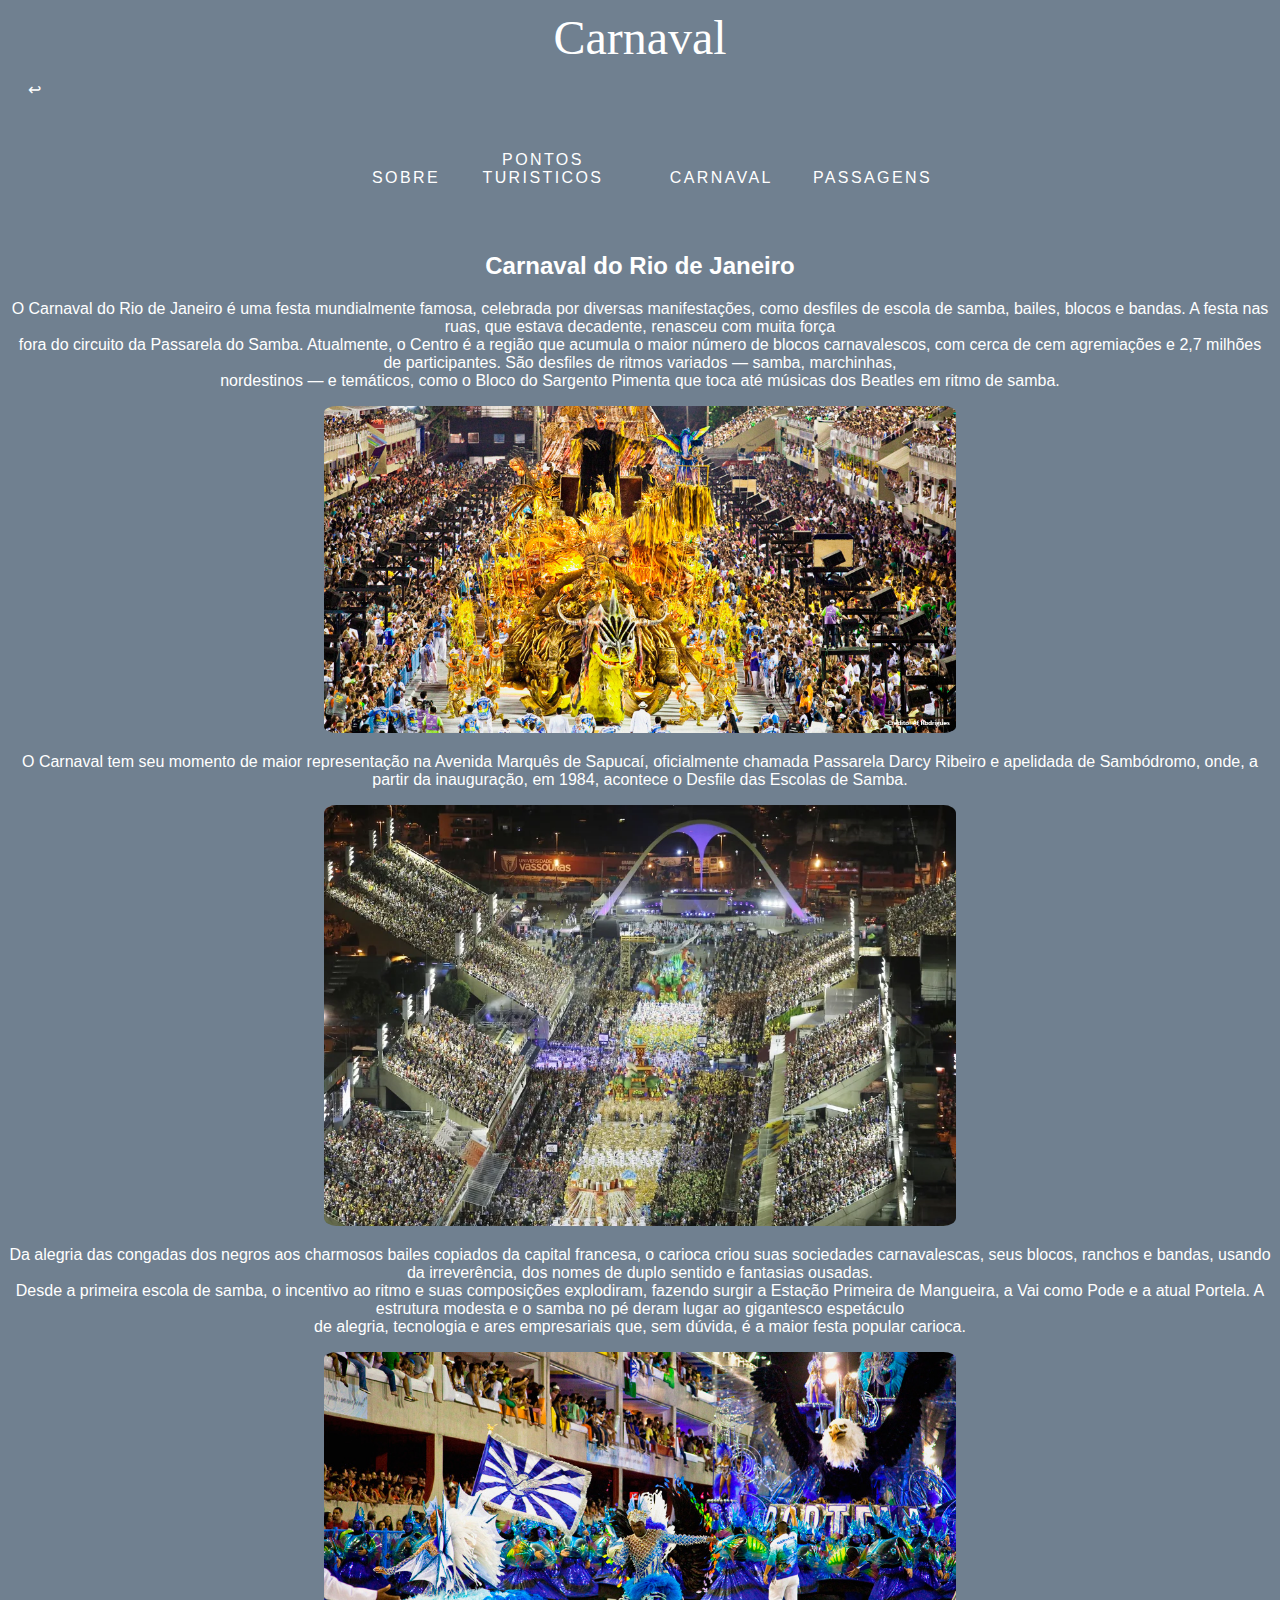
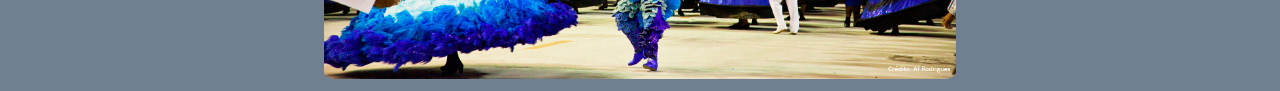
==== pag/carnaval.html @ 88e1bca3 "Add files via upload" ====
<!DOCTYPE html>
<html>
    <head>
        <meta charset="UTF-8">
        <meta http-equiv="X-UA-Compatible" content="IE=edge">
        <meta name="viewport" content="width=device-width, initial-scale=1.0">
        <link rel="stylesheet" href="../css/style.css">
        <title>
            Lugar que Gostaria de Conhecer
        </title>
    </head> 
    <body bgcolor="#708090">
        <center>
            <ul>
                <font size="50px">
                    <font face="Fantasy">
                        <font color="white">
                           Carnaval
                        </font>
                    </font>                
                </font>
            </ul>
        </center>   
        <a href="../index.html">
            ↩
        </a>
        <center>
            <ul>
                <li><a href="../pag/sobre.html">Sobre</a></li>
                <li><a href="../pag/pontos turisticos.html">Pontos Turisticos</a></li>
                <li><a href="../pag/carnaval.html">Carnaval</a></li>
                <li><a href="../pag/passagens.html">Passagens</a></li>
            </ul>
        </center>
        <br>
        <center>
        <h2>
            <font face="Arial" color="white">
                <b>
                    Carnaval do Rio de Janeiro
                </b>
            </font>        
        </h2>
        <p>
            <font color="white">
                O Carnaval do Rio de Janeiro é uma festa mundialmente famosa, celebrada por diversas manifestações, como desfiles de escola de samba, bailes, blocos e bandas. A festa nas ruas, que estava decadente, renasceu com muita força<br> fora do circuito da Passarela do Samba. Atualmente, o Centro é a região que acumula o maior número de blocos carnavalescos,
                 com cerca de cem agremiações e 2,7 milhões de participantes. São desfiles de ritmos variados — samba, marchinhas,<br> nordestinos — e temáticos, como o Bloco do Sargento Pimenta que toca até músicas dos Beatles em ritmo de samba.
                    
                </font>
        </p>
        <img src="../img/carnaval-rio-1-1.jpg" width="50%">
        <p>
            <font color="white">
                O Carnaval tem seu momento de maior representação na Avenida Marquês de Sapucaí, oficialmente chamada Passarela Darcy Ribeiro e apelidada de Sambódromo, onde, a partir da inauguração, em 1984, acontece o Desfile das Escolas de Samba.
            </font>
        </p>
        <img src="../img/sapucai rj.jpg" width="50%">
        <p>
            <font color="white">
                Da alegria das congadas dos negros aos charmosos bailes copiados da capital francesa, o carioca criou suas sociedades carnavalescas, seus blocos, ranchos e bandas, usando da irreverência, dos nomes de duplo sentido e fantasias ousadas.<br> Desde a primeira escola de samba, o incentivo ao ritmo e suas composições explodiram, fazendo surgir a Estação Primeira de Mangueira,
                 a Vai como Pode e a atual Portela. A estrutura modesta e o samba no pé deram lugar ao gigantesco espetáculo<br> de alegria, tecnologia e ares empresariais que, sem dúvida, é a maior festa popular carioca.
            </font>
        </p>    
        <img src="../img/carnaval-rio-2-1.jpg" width="50%">
    </center>
    </body>
</html>
---- css/style.css ----
body{
    font-family: Arial, Helvetica, sans-serif;
    background-image: url('../img/cristo_a_noite.jpg');
    background-repeat: no-repeat;
    background-attachment: fixed;
    background-size: 1920px;
}
ul { 
    margin: 10px auto 0; 
    padding: 0; 
    list-style: none; 
    display: table;
    width: 600px;
    text-align: center;
  }
  li { 
    display: table-cell; 
    position: relative; 
    padding: 2%;
  }
  a {
    color: #fff;
    text-transform: uppercase;
    text-decoration: none;
    letter-spacing: 0.15em;
    
    display: inline-block;
    padding: 15px 20px;
    position: relative;
  }
  a:after {    
    background: none repeat scroll 0 0 transparent;
    bottom: 0;
    content: "";
    display: block;
    height: 2px;
    left: 50%;
    position: absolute;
    background: #fff;
    transition: width 0.3s ease 0s, left 0.3s ease 0s;
    width: 0;
  }
  a:hover:after { 
    width: 100%; 
    left: 0; 
  }
  @media screen and (max-height: 300px) {
      ul {
          margin-top: 40px;
      }
    }
img{
    border-radius: 2%;
}
h1{
    padding-top: 2%;
}
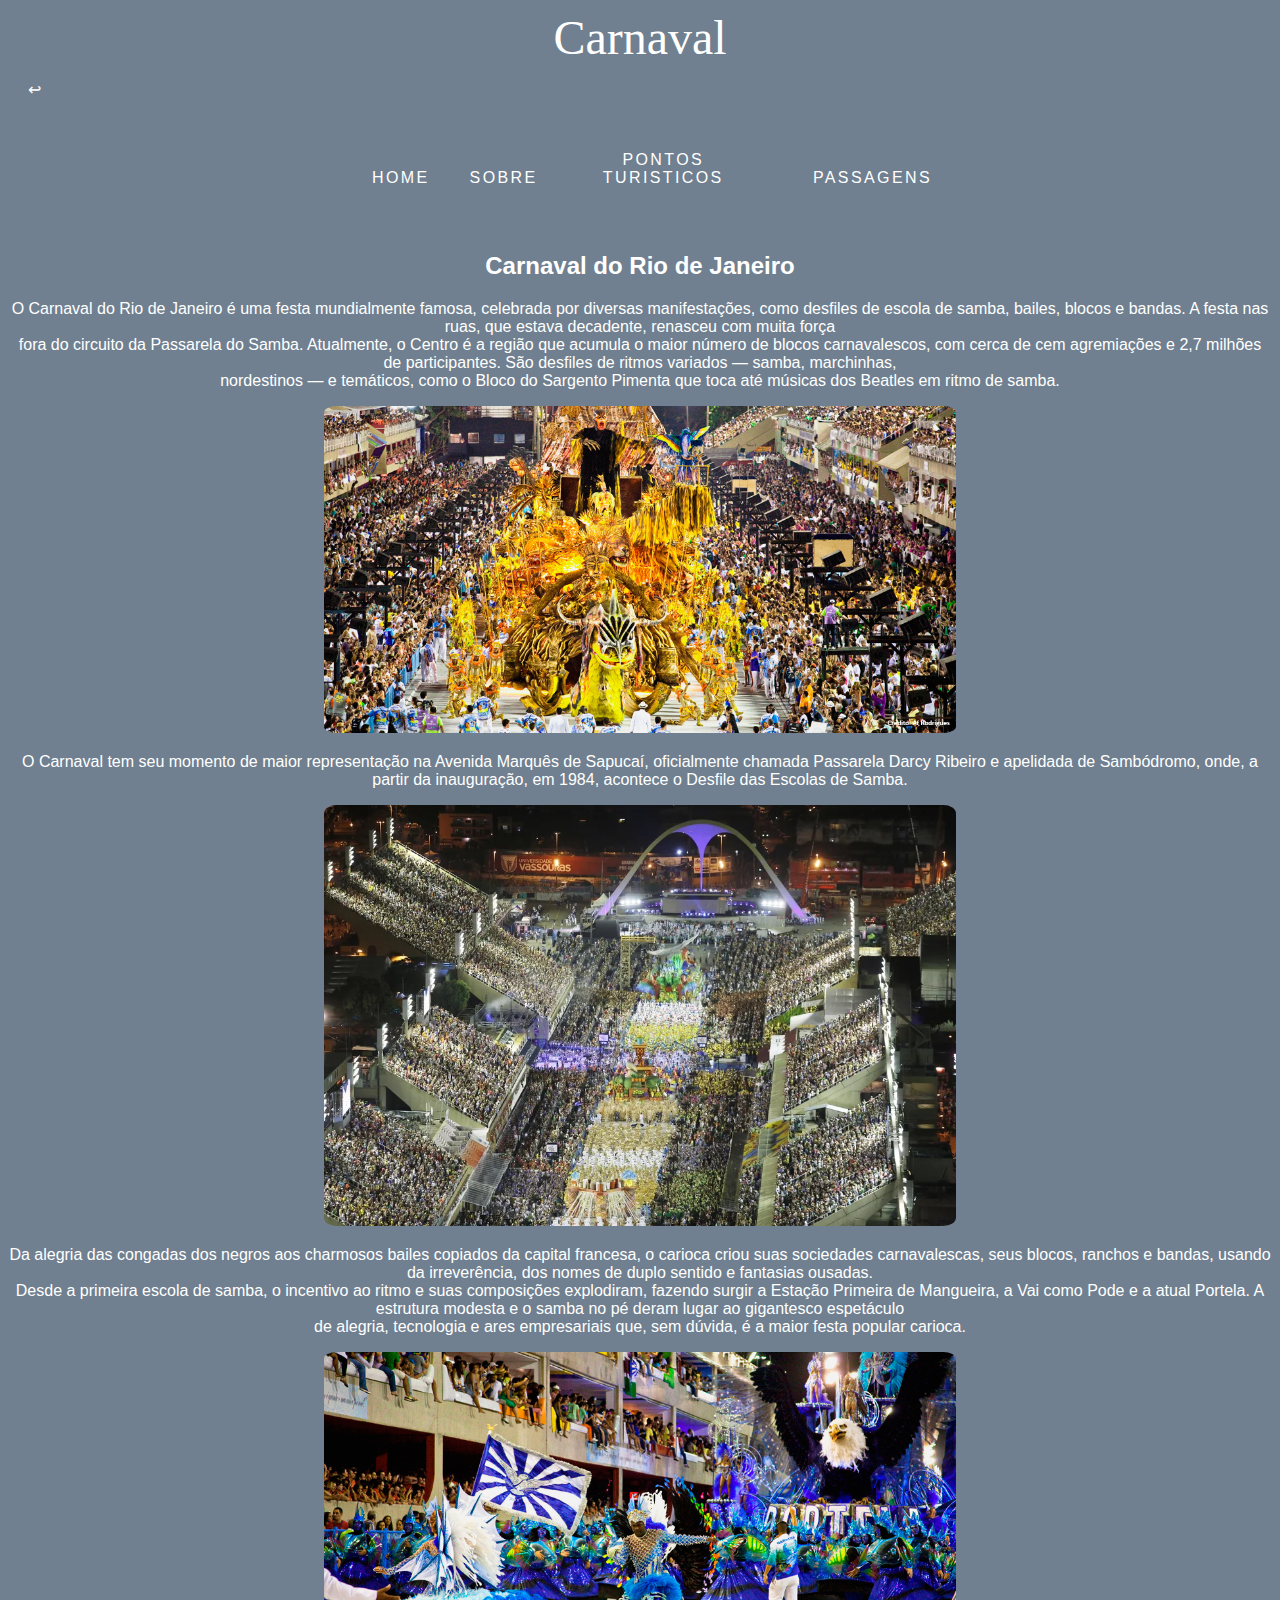
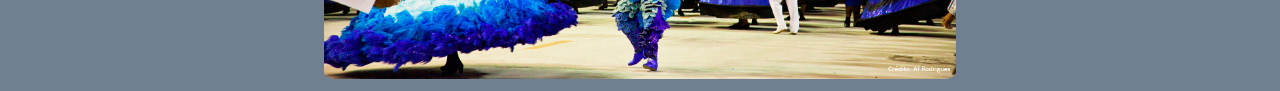
==== commit 9cdf5a7f: "Add files via upload" ====
--- a/pag/carnaval.html
+++ b/pag/carnaval.html
@@ -26,9 +26,9 @@
         </a>
         <center>
             <ul>
+                <li><a href="../index.html">Home</a></li>
                 <li><a href="../pag/sobre.html">Sobre</a></li>
                 <li><a href="../pag/pontos turisticos.html">Pontos Turisticos</a></li>
-                <li><a href="../pag/carnaval.html">Carnaval</a></li>
                 <li><a href="../pag/passagens.html">Passagens</a></li>
             </ul>
         </center>
@@ -48,20 +48,20 @@
                     
                 </font>
         </p>
-        <img src="../img/carnaval-rio-1-1.jpg" width="50%">
+        <img src="../img/carnaval-rio-1-1.jpg">
         <p>
             <font color="white">
                 O Carnaval tem seu momento de maior representação na Avenida Marquês de Sapucaí, oficialmente chamada Passarela Darcy Ribeiro e apelidada de Sambódromo, onde, a partir da inauguração, em 1984, acontece o Desfile das Escolas de Samba.
             </font>
         </p>
-        <img src="../img/sapucai rj.jpg" width="50%">
+        <img src="../img/sapucai rj.jpg">
         <p>
             <font color="white">
                 Da alegria das congadas dos negros aos charmosos bailes copiados da capital francesa, o carioca criou suas sociedades carnavalescas, seus blocos, ranchos e bandas, usando da irreverência, dos nomes de duplo sentido e fantasias ousadas.<br> Desde a primeira escola de samba, o incentivo ao ritmo e suas composições explodiram, fazendo surgir a Estação Primeira de Mangueira,
                  a Vai como Pode e a atual Portela. A estrutura modesta e o samba no pé deram lugar ao gigantesco espetáculo<br> de alegria, tecnologia e ares empresariais que, sem dúvida, é a maior festa popular carioca.
             </font>
         </p>    
-        <img src="../img/carnaval-rio-2-1.jpg" width="50%">
+        <img src="../img/carnaval-rio-2-1.jpg">
     </center>
     </body>
 </html>
--- a/css/style.css
+++ b/css/style.css
@@ -51,7 +51,15 @@
     }
 img{
     border-radius: 2%;
+    width: 50%;
 }
 h1{
     padding-top: 2%;
+}
+h2{
+  color: white;
+  font-family: Arial, Helvetica, sans-serif;
+}
+p{
+  text-align: center;
 }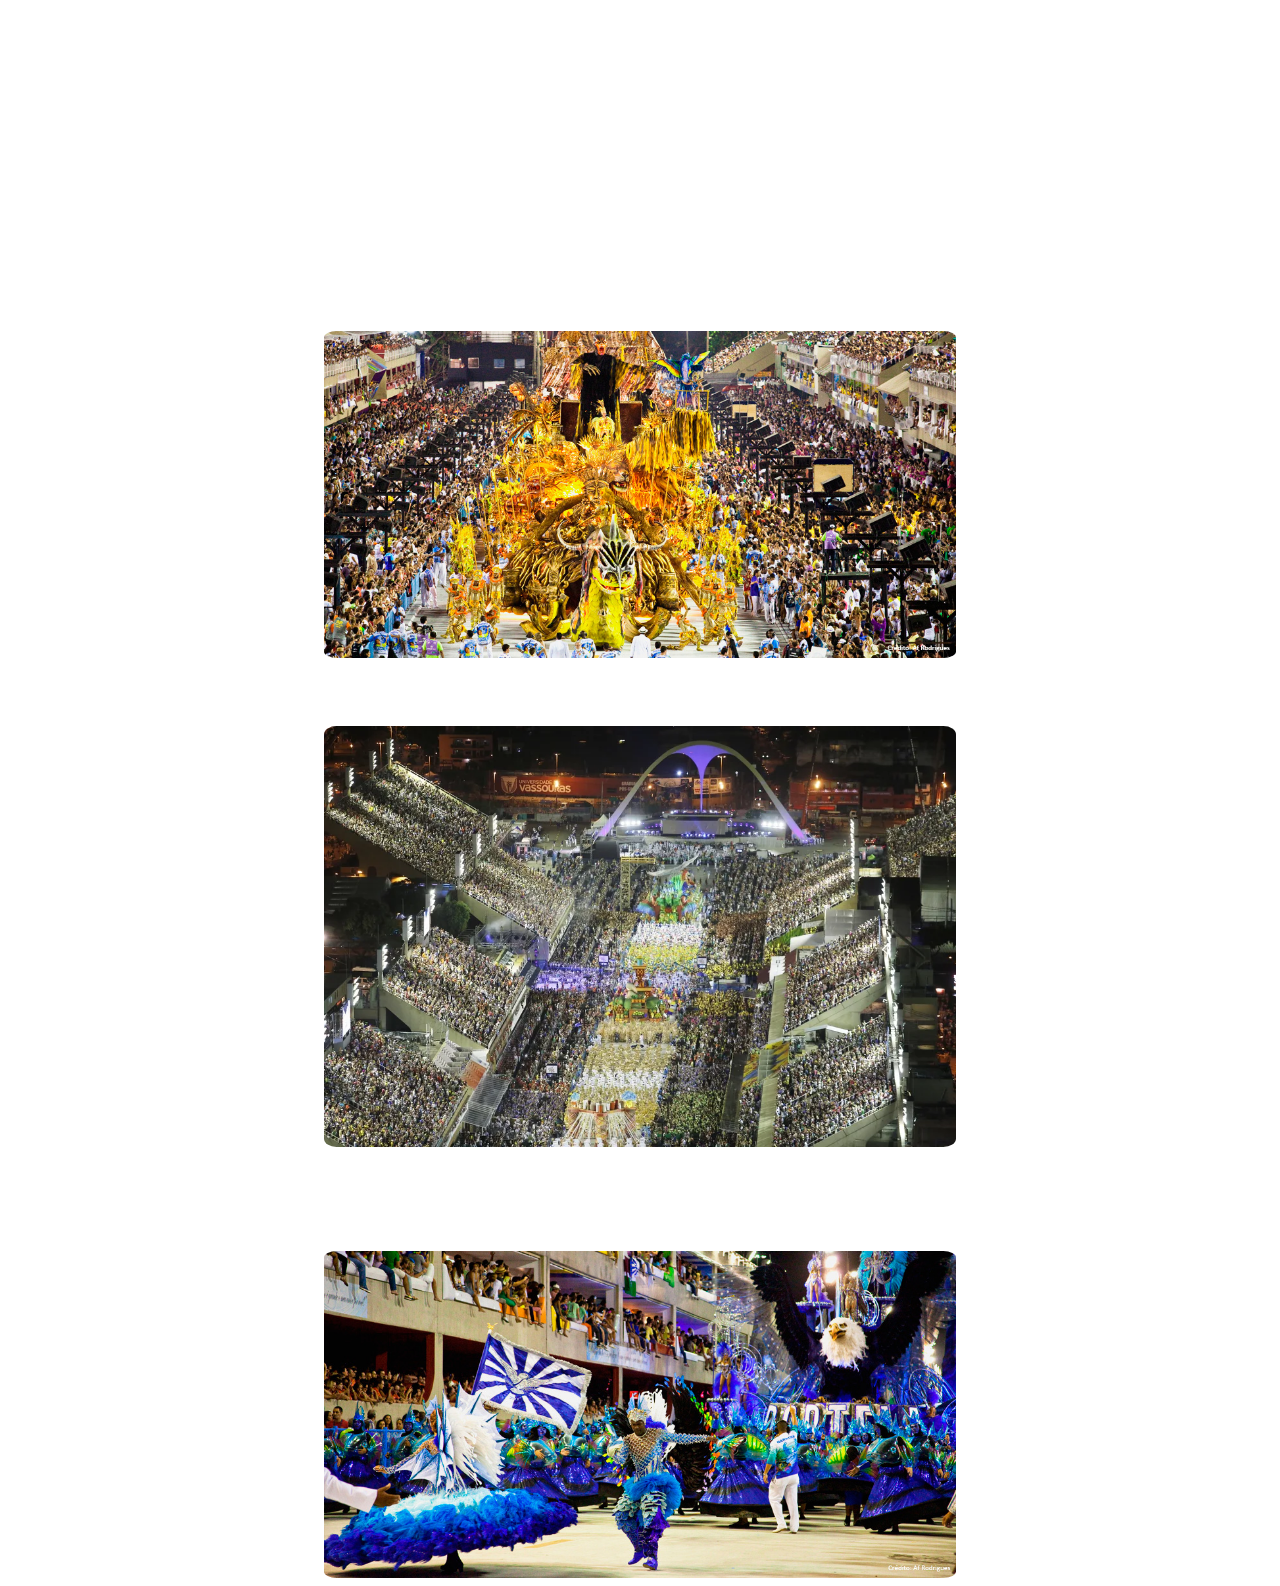
==== commit bca995d1: "Add files via upload" ====
--- a/pag/carnaval.html
+++ b/pag/carnaval.html
@@ -5,63 +5,35 @@
         <meta http-equiv="X-UA-Compatible" content="IE=edge">
         <meta name="viewport" content="width=device-width, initial-scale=1.0">
         <link rel="stylesheet" href="../css/style.css">
-        <title>
-            Lugar que Gostaria de Conhecer
-        </title>
+        <title>Rio de Janeiro</title>
     </head> 
-    <body bgcolor="#708090">
-        <center>
-            <ul>
-                <font size="50px">
-                    <font face="Fantasy">
-                        <font color="white">
-                           Carnaval
-                        </font>
-                    </font>                
-                </font>
-            </ul>
-        </center>   
-        <a href="../index.html">
-            ↩
-        </a>
-        <center>
-            <ul>
-                <li><a href="../index.html">Home</a></li>
-                <li><a href="../pag/sobre.html">Sobre</a></li>
-                <li><a href="../pag/pontos turisticos.html">Pontos Turisticos</a></li>
-                <li><a href="../pag/passagens.html">Passagens</a></li>
-            </ul>
-        </center>
+    <body>
+        <ul class="title">
+            Carnaval
+        </ul>
+        <ul>
+            <li><a href="../index.html">Home</a></li>
+            <li><a href="../pag/sobre.html">Sobre</a></li>
+            <li><a href="../pag/pontos turisticos.html">Pontos Turisticos</a></li>
+            <li><a href="../pag/passagens.html">Passagens</a></li>
+        </ul>
         <br>
-        <center>
         <h2>
-            <font face="Arial" color="white">
-                <b>
-                    Carnaval do Rio de Janeiro
-                </b>
-            </font>        
+            Carnaval do Rio de Janeiro       
         </h2>
         <p>
-            <font color="white">
-                O Carnaval do Rio de Janeiro é uma festa mundialmente famosa, celebrada por diversas manifestações, como desfiles de escola de samba, bailes, blocos e bandas. A festa nas ruas, que estava decadente, renasceu com muita força<br> fora do circuito da Passarela do Samba. Atualmente, o Centro é a região que acumula o maior número de blocos carnavalescos,
-                 com cerca de cem agremiações e 2,7 milhões de participantes. São desfiles de ritmos variados — samba, marchinhas,<br> nordestinos — e temáticos, como o Bloco do Sargento Pimenta que toca até músicas dos Beatles em ritmo de samba.
-                    
-                </font>
+            O Carnaval do Rio de Janeiro é uma festa mundialmente famosa, celebrada por diversas manifestações, como desfiles de escola de samba, bailes, blocos e bandas. A festa nas ruas, que estava decadente, renasceu com muita força fora do circuito da Passarela do Samba. Atualmente, o Centro é a região que acumula o maior número de blocos carnavalescos,
+             com cerca de cem agremiações e 2,7 milhões de participantes. São desfiles de ritmos variados — samba, marchinhas, nordestinos — e temáticos, como o Bloco do Sargento Pimenta que toca até músicas dos Beatles em ritmo de samba.
         </p>
         <img src="../img/carnaval-rio-1-1.jpg">
         <p>
-            <font color="white">
-                O Carnaval tem seu momento de maior representação na Avenida Marquês de Sapucaí, oficialmente chamada Passarela Darcy Ribeiro e apelidada de Sambódromo, onde, a partir da inauguração, em 1984, acontece o Desfile das Escolas de Samba.
-            </font>
+            O Carnaval tem seu momento de maior representação na Avenida Marquês de Sapucaí, oficialmente chamada Passarela Darcy Ribeiro e apelidada de Sambódromo, onde, a partir da inauguração, em 1984, acontece o Desfile das Escolas de Samba.
         </p>
         <img src="../img/sapucai rj.jpg">
         <p>
-            <font color="white">
-                Da alegria das congadas dos negros aos charmosos bailes copiados da capital francesa, o carioca criou suas sociedades carnavalescas, seus blocos, ranchos e bandas, usando da irreverência, dos nomes de duplo sentido e fantasias ousadas.<br> Desde a primeira escola de samba, o incentivo ao ritmo e suas composições explodiram, fazendo surgir a Estação Primeira de Mangueira,
-                 a Vai como Pode e a atual Portela. A estrutura modesta e o samba no pé deram lugar ao gigantesco espetáculo<br> de alegria, tecnologia e ares empresariais que, sem dúvida, é a maior festa popular carioca.
-            </font>
+            Da alegria das congadas dos negros aos charmosos bailes copiados da capital francesa, o carioca criou suas sociedades carnavalescas, seus blocos, ranchos e bandas, usando da irreverência, dos nomes de duplo sentido e fantasias ousadas. Desde a primeira escola de samba, o incentivo ao ritmo e suas composições explodiram, fazendo surgir a Estação Primeira de Mangueira,
+             a Vai como Pode e a atual Portela. A estrutura modesta e o samba no pé deram lugar ao gigantesco espetáculo de alegria, tecnologia e ares empresariais que, sem dúvida, é a maior festa popular carioca.
         </p>    
         <img src="../img/carnaval-rio-2-1.jpg">
-    </center>
     </body>
 </html>
--- a/css/style.css
+++ b/css/style.css
@@ -52,14 +52,36 @@
 img{
     border-radius: 2%;
     width: 50%;
+    margin: auto;
+    display: block;
 }
 h1{
     padding-top: 2%;
+    font-family: fantasy;
+    color: white;
+    font-size: 50px;
 }
 h2{
   color: white;
   font-family: Arial, Helvetica, sans-serif;
+  text-align: center;
+  font-weight: bold;
 }
 p{
   text-align: center;
+  color: white;
+  font-family: Arial, Helvetica, sans-serif;
+  word-break: break-word;
+}
+.title {
+  font-family: fantasy;
+  color: white;
+  font-size: 40px;
+  text-align: center;
+}
+table{
+  width: 50%;
+  margin: auto;
+  table-layout: fixed;
+  text-align: center;
 }